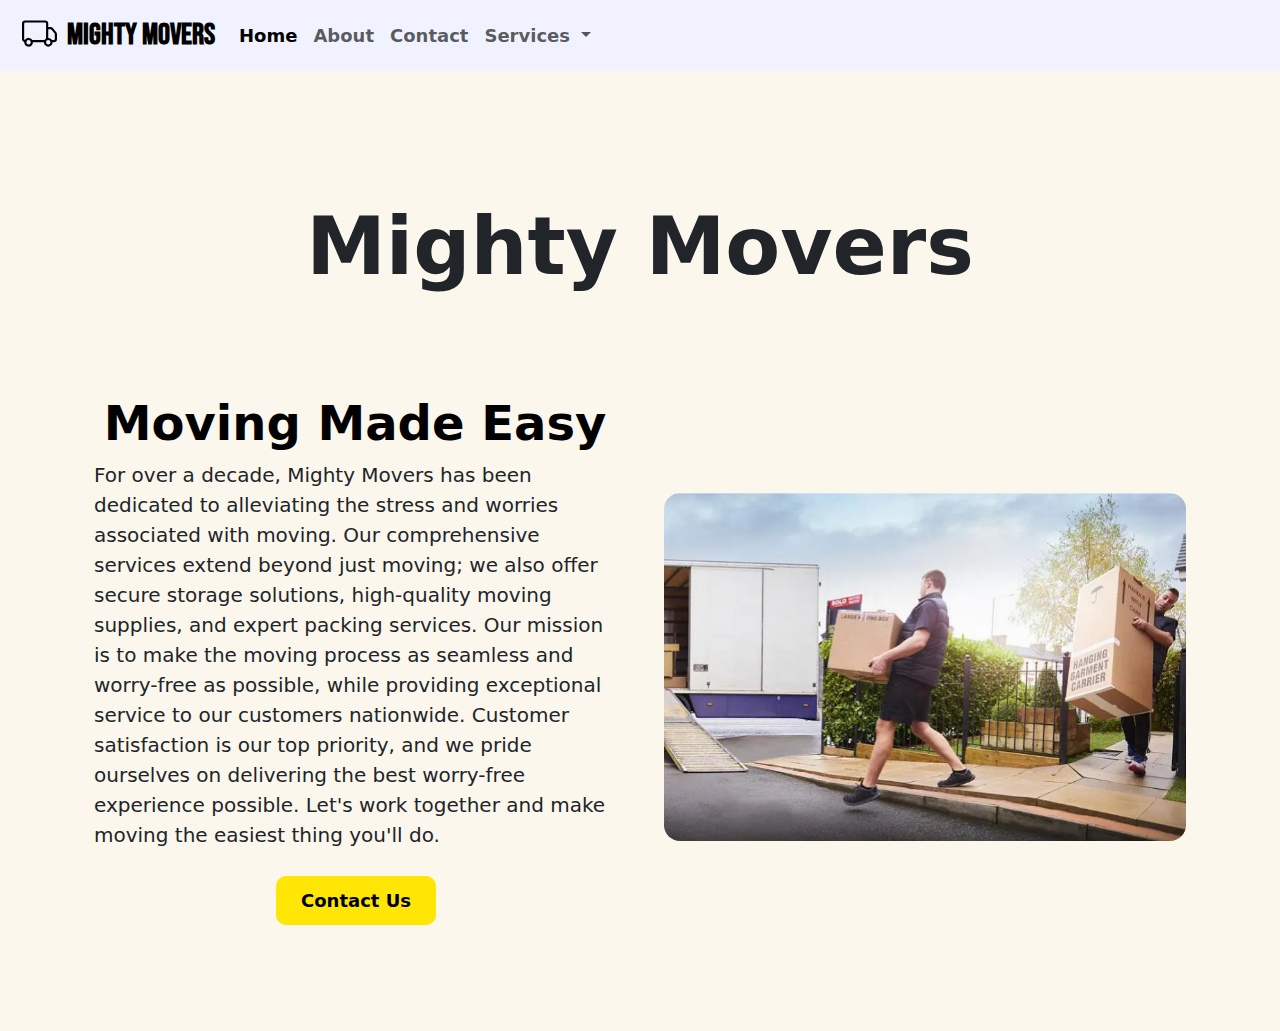
==== index.html @ e2f7edc8 "touchups" ====
<!DOCTYPE html>
<html lang="en">
<head>
    <meta charset="UTF-8">
    <meta name="viewport" content="width=device-width, initial-scale=1.0">
    <title>Mighty Movers</title>
    <link href="https://cdn.jsdelivr.net/npm/bootstrap@5.3.3/dist/css/bootstrap.min.css" rel="stylesheet" integrity="sha384-QWTKZyjpPEjISv5WaRU9OFeRpok6YctnYmDr5pNlyT2bRjXh0JMhjY6hW+ALEwIH" crossorigin="anonymous">
    <link rel="stylesheet" href="style.css">
    <link rel="preconnect" href="https://fonts.googleapis.com">
    <link rel="preconnect" href="https://fonts.gstatic.com" crossorigin>
    <link href="https://fonts.googleapis.com/css2?family=Bebas+Neue&family=PT+Sans:ital,wght@0,400;0,700;1,400;1,700&display=swap" rel="stylesheet">

    <script src="script.js" defer></script>
</head>
<body>
    <section id="NavBar">
        <nav class="navbar navbar-expand-lg nav-edit">
            <div class="container-fluid">
              <a class="navbar-brand company"><img class="truck" src="./assests/truck.svg" alt="">Mighty Movers</a>
              <button class="navbar-toggler" type="button" data-bs-toggle="collapse" data-bs-target="#navbarNavDropdown" aria-controls="navbarNavDropdown" aria-expanded="false" aria-label="Toggle navigation">
                <span class="navbar-toggler-icon"></span>
              </button>
              <div class="collapse navbar-collapse" id="navbarNavDropdown">
                <ul class="navbar-nav">
                  <li class="nav-item nav-item-edit">
                    <a class="nav-link active" aria-current="page" href="index.html">Home</a>
                  </li>
                  <li class="nav-item nav-item-edit">
                    <a class="nav-link" href="#about">About</a>
                  </li>
                  <li class="nav-item nav-item-edit">
                    <a class="nav-link" href="#contact">Contact</a>
                  </li>
                  <li class="nav-item dropdown">
                    <a class="nav-link dropdown-toggle" href="#" role="button" data-bs-toggle="dropdown" aria-expanded="false">
                      Services
                    </a>
                    <ul class="dropdown-menu">
                      <li><a class="dropdown-item" href="moving.html">Moving</a></li>
                      <li><a class="dropdown-item" href="rentals.html">Rentals</a></li>
                      <li><a class="dropdown-item" href="storage.html">Storage</a></li>
                    </ul>
                  </li>
                </ul>
              </div>
            </div>
          </nav>
    </section>
    <section id="about">
        <div class="container-edit"><h1 class="display-1 title-edit">Mighty Movers</h1></div>
        
        <div class="container col-xxl-8 px-4 py-5">
            <div class="row flex-lg-row-reverse align-items-center g-5 py-5">
              <div class="col-12 col-sm-12 col-lg-6">
                <img src="assests/Professional-movers-team.jpg" class="d-block mx-lg-auto img-fluid about-img" alt="Bootstrap Themes" width="700" height="500" loading="lazy">
              </div>
              <div class="col-lg-6">
                <h1 class="display-5 fw-bold text-body-emphasis lh-1 mb-3 about-header">Moving Made Easy</h1>
                <p class="lead p-edit">For over a decade, Mighty Movers has been dedicated to alleviating the stress and worries associated with moving. Our comprehensive services extend beyond just moving; we also offer secure storage solutions, high-quality moving supplies, and expert packing services. Our mission is to make the moving process as seamless and worry-free as possible, while providing exceptional service to our customers nationwide. Customer satisfaction is our top priority, and we pride ourselves on delivering the best worry-free experience possible. Let's work together and make moving the easiest thing you'll do.</p>
                <div class="d-grid gap-2 d-md-flex about-btn-container">
                  <button type="button" class="btn btn-lg px-4 me-md-2 btn-edit" onclick="location.href='mailto:MightyMovers@contact.us'">Contact Us</button>
                </div>
              </div>
            </div>
          </div>
    </section>
    <script src="https://cdn.jsdelivr.net/npm/bootstrap@5.3.3/dist/js/bootstrap.bundle.min.js" integrity="sha384-YvpcrYf0tY3lHB60NNkmXc5s9fDVZLESaAA55NDzOxhy9GkcIdslK1eN7N6jIeHz" crossorigin="anonymous"></script>
</body>
</html>
---- style.css ----
.company{
    font-family: "Bebas Neue", sans-serif;
    font-size: 30px;
}

.truck{
    height: 35px;
    margin: auto 10px;
}

.nav-edit{
    background-color: rgb(240, 243, 255);
    font-size: 18px;
    font-weight: bold;
}

.nav-item-edit:hover{
    text-decoration: underline;
    text-underline-offset: 0.5rem;
}

.about-img {
    border-radius: 1rem;
}

.about-btn-container{
    display: flex;
    justify-content: center;
    align-items: center;
}

.btn-edit{
    background-color: #ffe605;
    color: black;
    font-size: 18px;
    font-weight: bold;
    padding: 10px 20px;
    margin: 10px;
    border-radius: 10px;
}

.btn-edit:hover{
    background-color: #ffdb58;
}

body{
    background-color: #fcf7ec;
}

.p-edit{
    font-weight: 400;
}

.container-edit{
    margin-top: 8rem;
    display: flex;
    justify-content: center;
}

.title-edit{
    font-weight: bolder;
}

.about-header{
    display:flex;
    justify-content: center;
    height: 5vh;
}
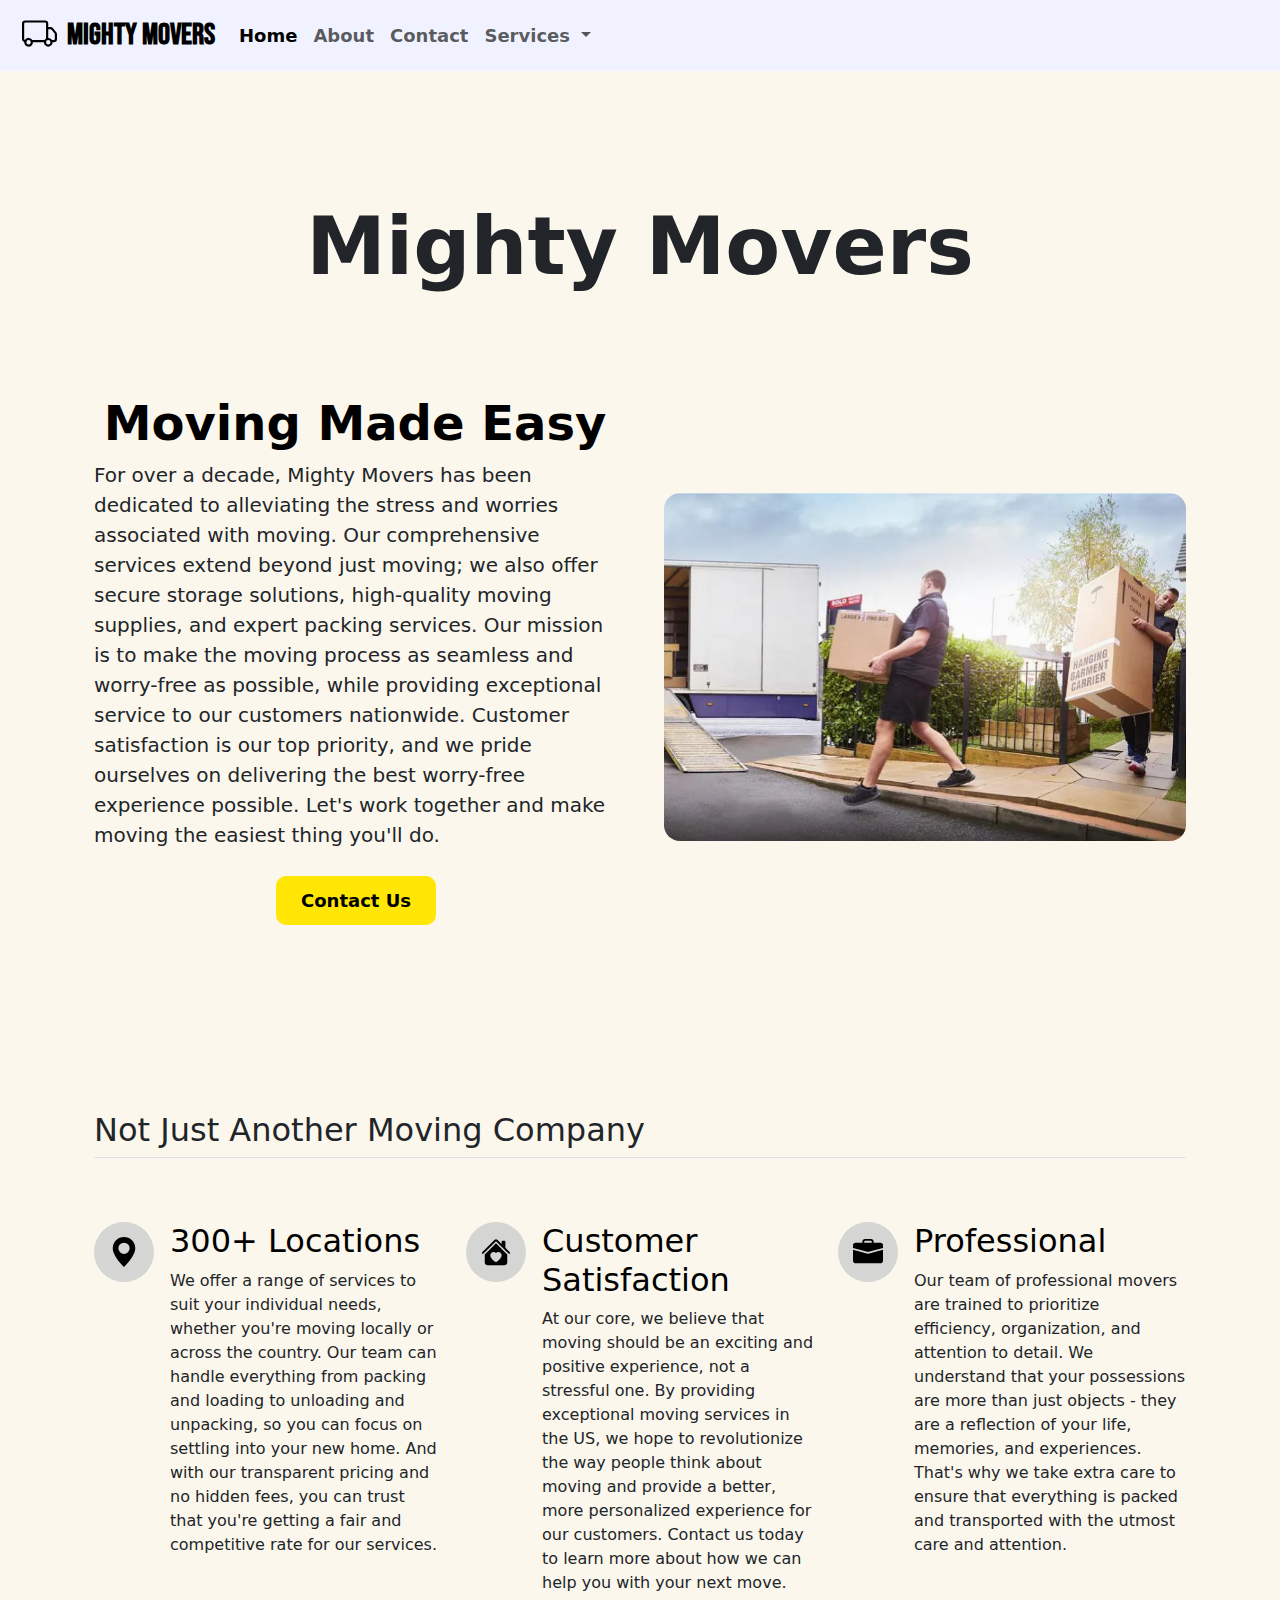
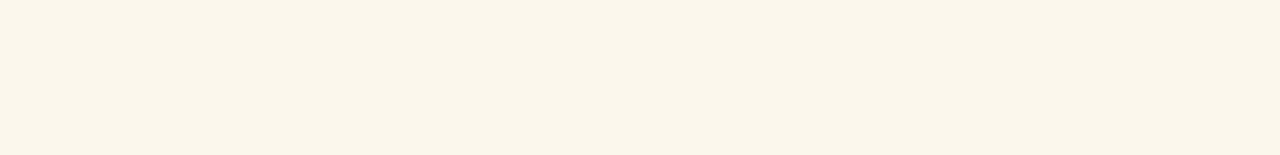
==== commit a430c9c1: "move section created" ====
--- a/index.html
+++ b/index.html
@@ -64,6 +64,40 @@
             </div>
           </div>
     </section>
+    <section id="move-info">
+      <div class="container px-4 py-5" id="hanging-icons">
+        <h2 class="pb-2 border-bottom">Not Just Another Moving Company</h2>
+        <div class="row g-4 py-5 row-cols-1 row-cols-lg-3">
+          <div class="col d-flex align-items-start card-edit">
+            <div class="icon-square text-body-emphasis d-inline-flex align-items-center justify-content-center fs-4 flex-shrink-0 me-3 icon-edit">
+              <img src="./assests/geo-alt-fill.svg" alt="geo location" height="30px">
+            </div>
+            <div>
+              <h3 class="fs-2 text-body-emphasis">300+ Locations</h3>
+              <p>We offer a range of services to suit your individual needs, whether you're moving locally or across the country. Our team can handle everything from packing and loading to unloading and unpacking, so you can focus on settling into your new home. And with our transparent pricing and no hidden fees, you can trust that you're getting a fair and competitive rate for our services.</p>
+            </div>
+          </div>
+          <div class="col d-flex align-items-start card-edit">
+            <div class="icon-square text-body-emphasis d-inline-flex align-items-center justify-content-center fs-4 flex-shrink-0 me-3 icon-edit">
+              <img src="./assests/house-heart-fill.svg" alt="geo location" height="30px">
+            </div>
+            <div>
+              <h3 class="fs-2 text-body-emphasis">Customer Satisfaction</h3>
+              <p>At our core, we believe that moving should be an exciting and positive experience, not a stressful one. By providing exceptional moving services in the US, we hope to revolutionize the way people think about moving and provide a better, more personalized experience for our customers. Contact us today to learn more about how we can help you with your next move.</p>
+            </div>
+          </div>
+          <div class="col d-flex align-items-start card-edit">
+            <div class="icon-square text-body-emphasis d-inline-flex align-items-center justify-content-center fs-4 flex-shrink-0 me-3 icon-edit">
+              <img src="./assests/briefcase-fill.svg" alt="geo location" height="30px">
+            </div>
+            <div>
+              <h3 class="fs-2 text-body-emphasis">Professional</h3>
+              <p>Our team of professional movers are trained to prioritize efficiency, organization, and attention to detail. We understand that your possessions are more than just objects - they are a reflection of your life, memories, and experiences. That's why we take extra care to ensure that everything is packed and transported with the utmost care and attention.</p>
+            </div>
+          </div>
+        </div>
+      </div>
+    </section>
     <script src="https://cdn.jsdelivr.net/npm/bootstrap@5.3.3/dist/js/bootstrap.bundle.min.js" integrity="sha384-YvpcrYf0tY3lHB60NNkmXc5s9fDVZLESaAA55NDzOxhy9GkcIdslK1eN7N6jIeHz" crossorigin="anonymous"></script>
 </body>
 </html>--- a/style.css
+++ b/style.css
@@ -65,4 +65,23 @@
     display:flex;
     justify-content: center;
     height: 5vh;
-}+}
+.card-edit{
+    padding-top : 2rem;
+    margin-top: 0;
+}
+.card-edit:hover{
+    box-shadow: 0 0 10px 0 rgba(0, 0, 0, 0.2);
+}
+
+.icon-edit{
+    height: 60px;
+    width: 60px;
+    border-radius: 2rem;
+    background-color: #d5d5d4;
+}
+
+#move-info{
+    margin-top: 2rem;
+    margin-bottom: 3rem;
+}
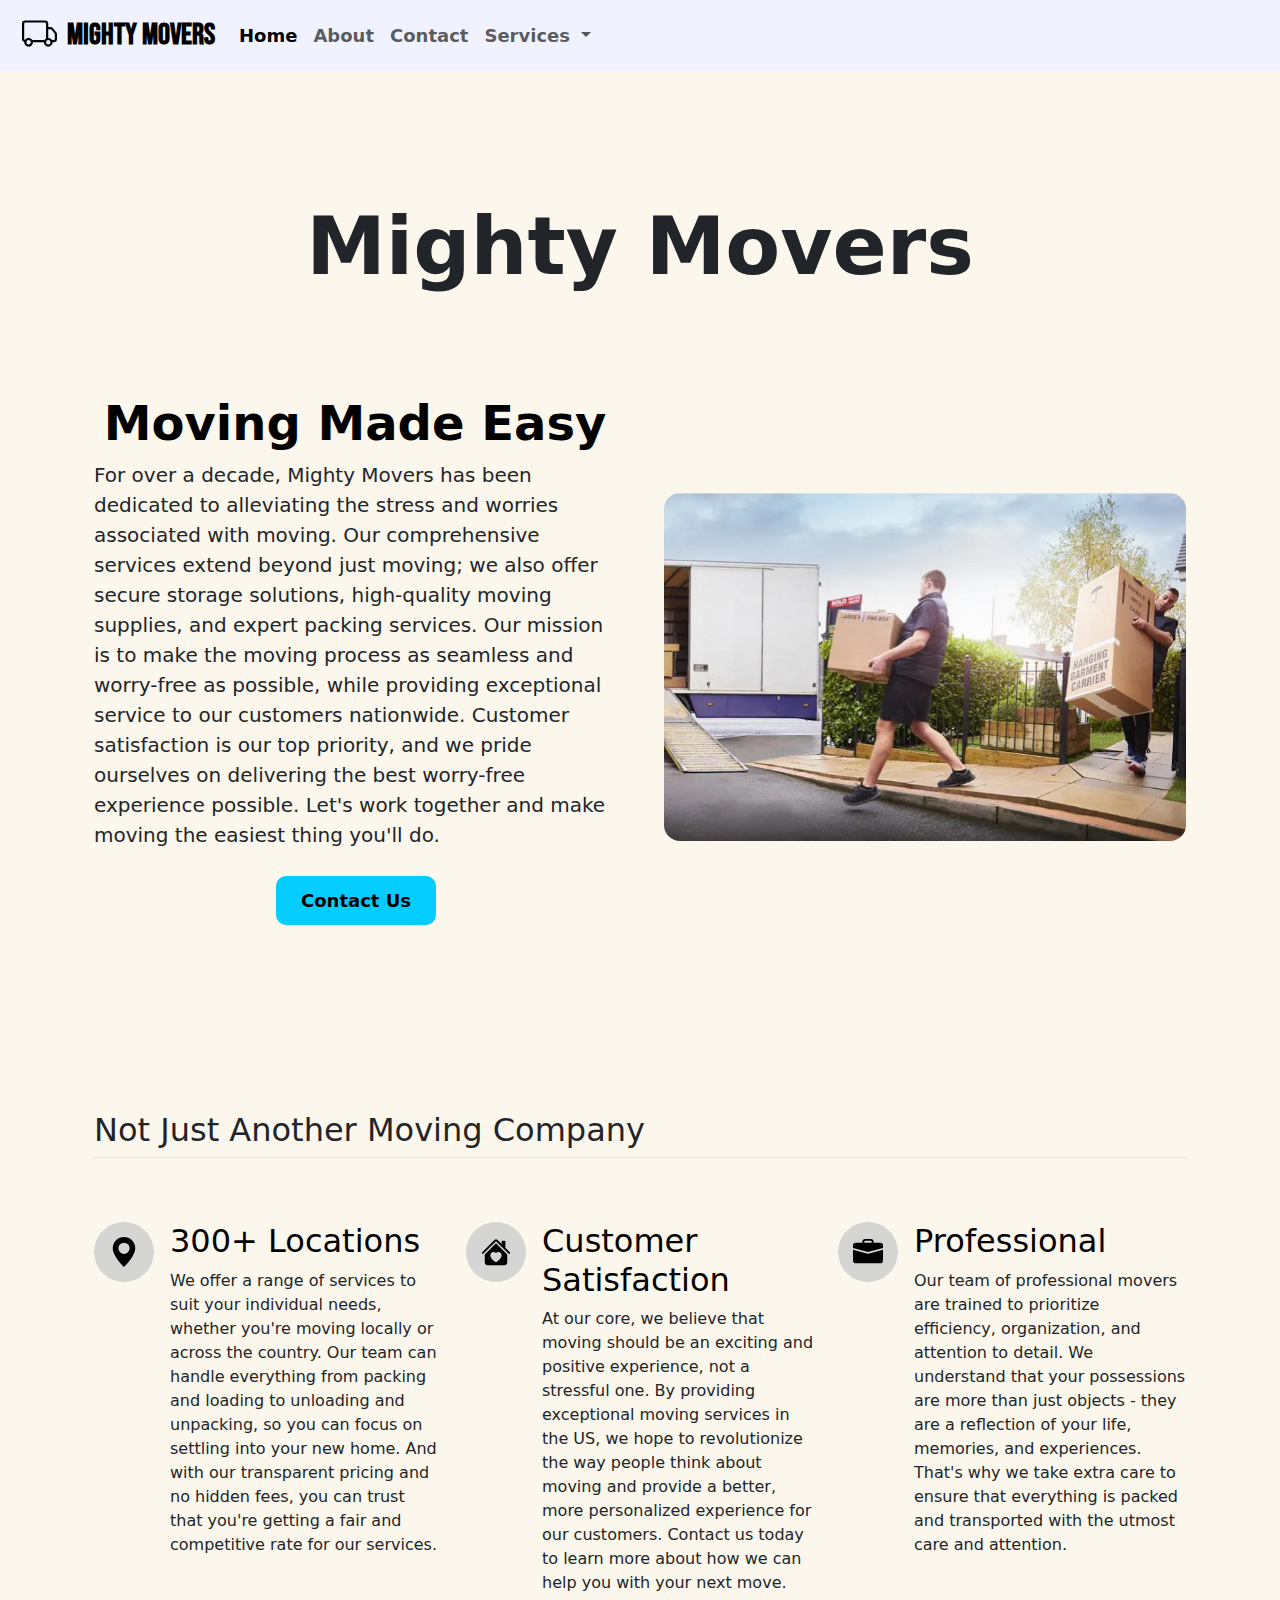
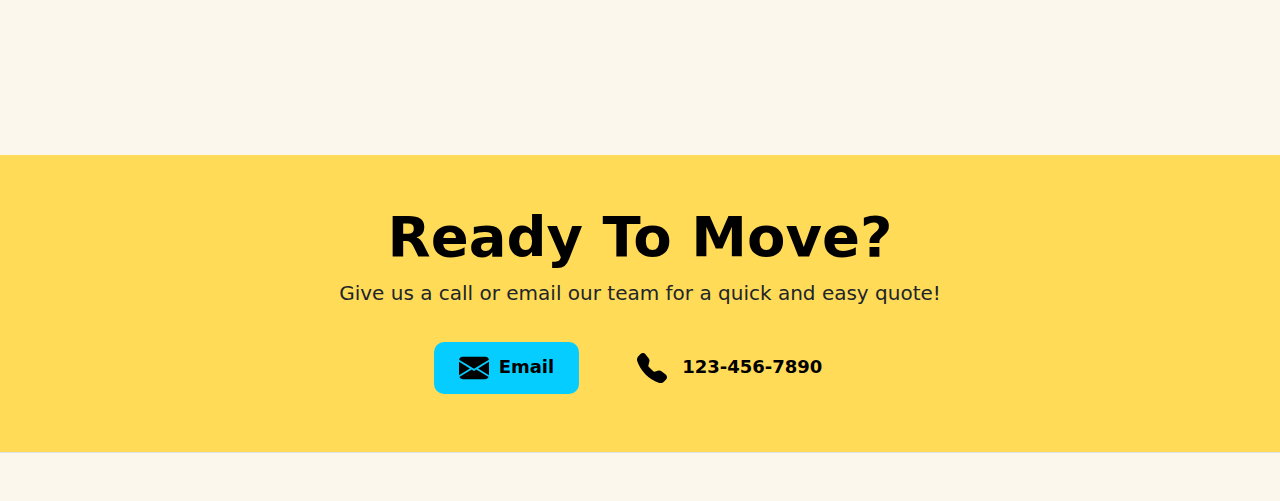
==== commit e6c1de45: "added contact section" ====
--- a/index.html
+++ b/index.html
@@ -98,6 +98,18 @@
         </div>
       </div>
     </section>
+    <section id="contact">
+      <div class="px-4 pt-5 my-5 text-center border-bottom contact-container">
+        <h1 class="display-4 fw-bold text-body-emphasis">Ready To Move?</h1>
+        <div class="col-lg-6 mx-auto">
+          <p class="lead mb-4">Give us a call or email our team for a quick and easy quote!</p>
+          <div class="d-grid gap-2 d-sm-flex justify-content-sm-center mb-5">
+            <button type="button" class="btn btn-lg px-4 me-sm-3 btn-edit" onclick="location.href='mailto:MightyMovers@contact.us'"><img class="email" src="assests/envelope-fill.svg" alt="envelope" height="30">Email</button>
+            <button type="button" class="btn btn-lg px-4 btn-edit phone"><img class="phone-edit" src="assests/telephone-fill.svg" alt="telephone" height="30">123-456-7890</button>
+          </div>
+        </div>
+      </div>
+    </section>
     <script src="https://cdn.jsdelivr.net/npm/bootstrap@5.3.3/dist/js/bootstrap.bundle.min.js" integrity="sha384-YvpcrYf0tY3lHB60NNkmXc5s9fDVZLESaAA55NDzOxhy9GkcIdslK1eN7N6jIeHz" crossorigin="anonymous"></script>
 </body>
 </html>--- a/style.css
+++ b/style.css
@@ -30,7 +30,7 @@
 }
 
 .btn-edit{
-    background-color: #ffe605;
+    background-color: #05cdff;
     color: black;
     font-size: 18px;
     font-weight: bold;
@@ -40,7 +40,8 @@
 }
 
 .btn-edit:hover{
-    background-color: #ffdb58;
+    background-color: #7decf4;
+    color:#000;
 }
 
 body{
@@ -85,3 +86,37 @@
     margin-top: 2rem;
     margin-bottom: 3rem;
 }
+
+.email{
+    margin-right: 10px
+}
+.phone{
+    background-color: transparent;
+    color: black;
+    font-size: 18px;
+    font-weight: bold;
+    padding: 10px 20px;
+    margin: 10px;
+    border-radius: 10px;
+    border: none;
+}
+
+.phone:hover{
+    background-color: transparent;
+    color:#000;
+    cursor: default;
+}
+
+.phone:active{
+    background-color: transparent;
+    color:#000;
+    cursor: default;
+}
+
+.phone-edit{
+    margin-right: 15px;
+}
+
+.contact-container{
+    background-color: #ffdb58;
+}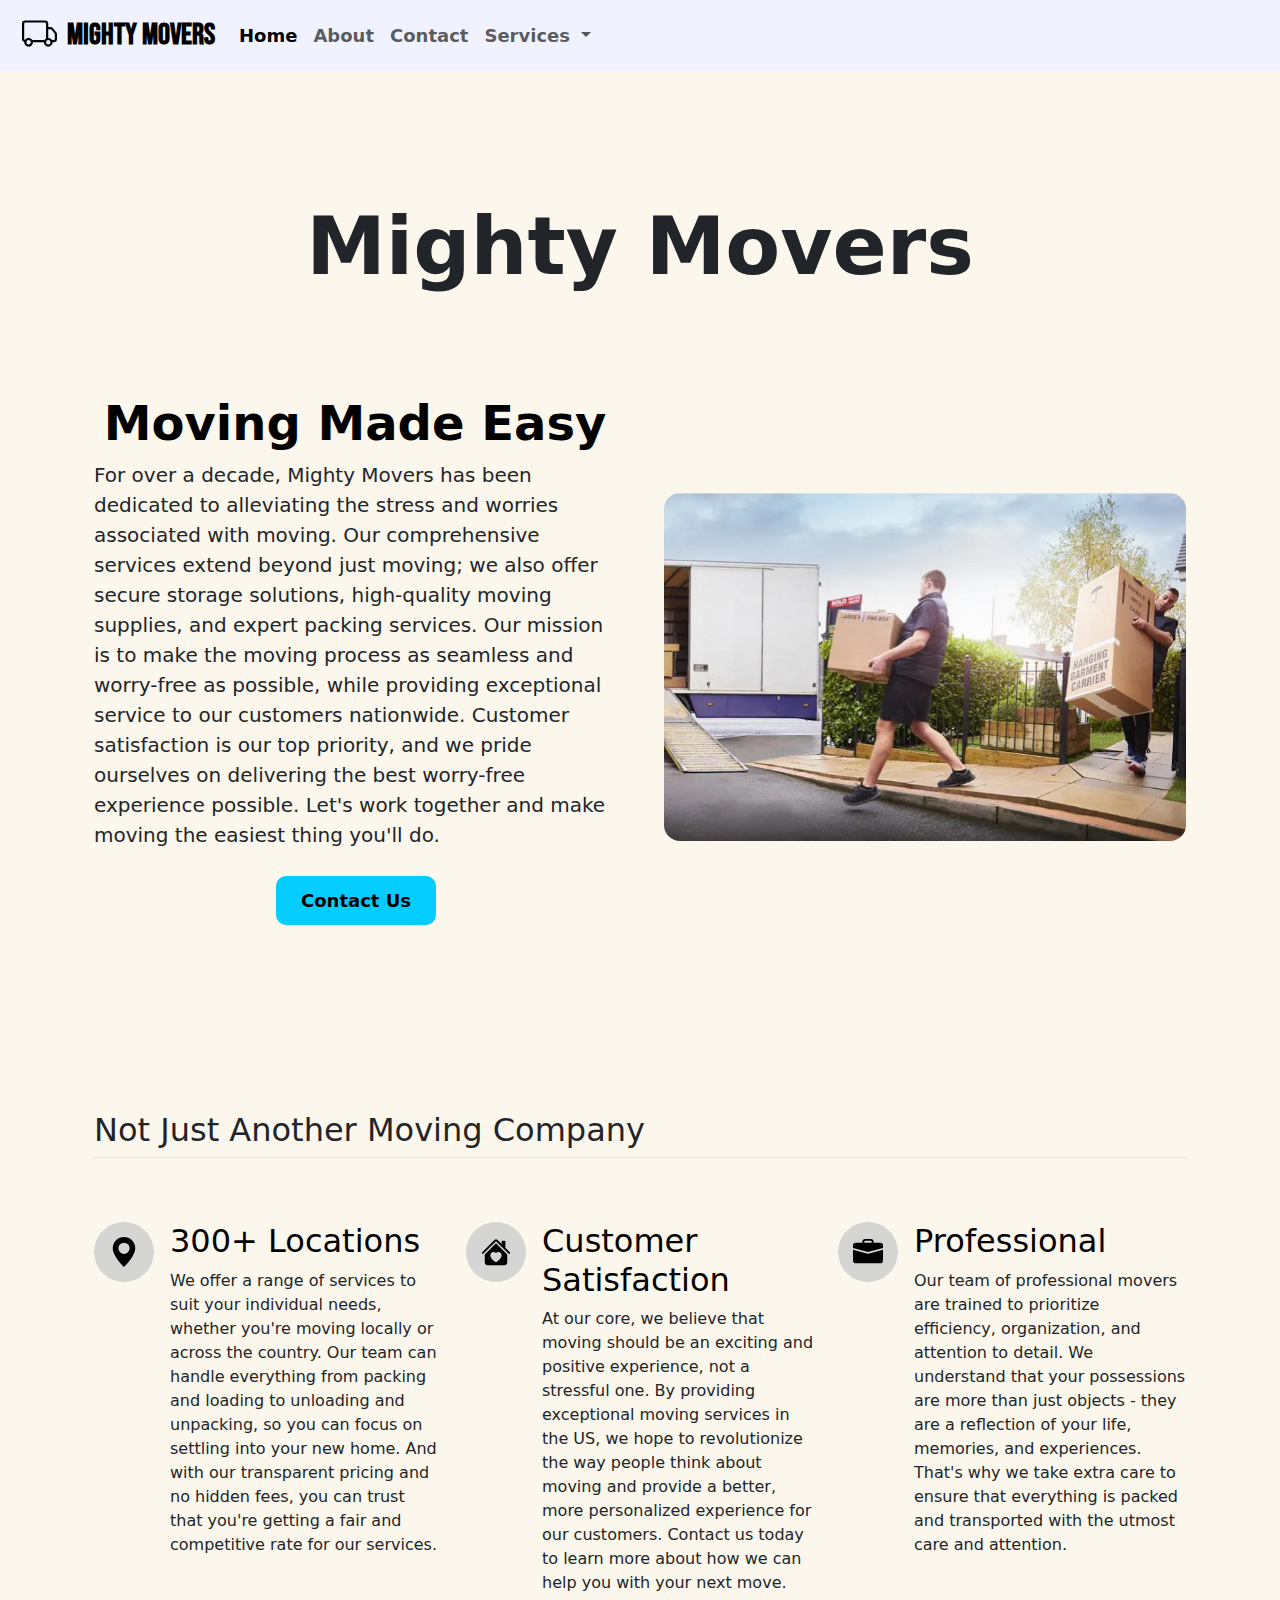
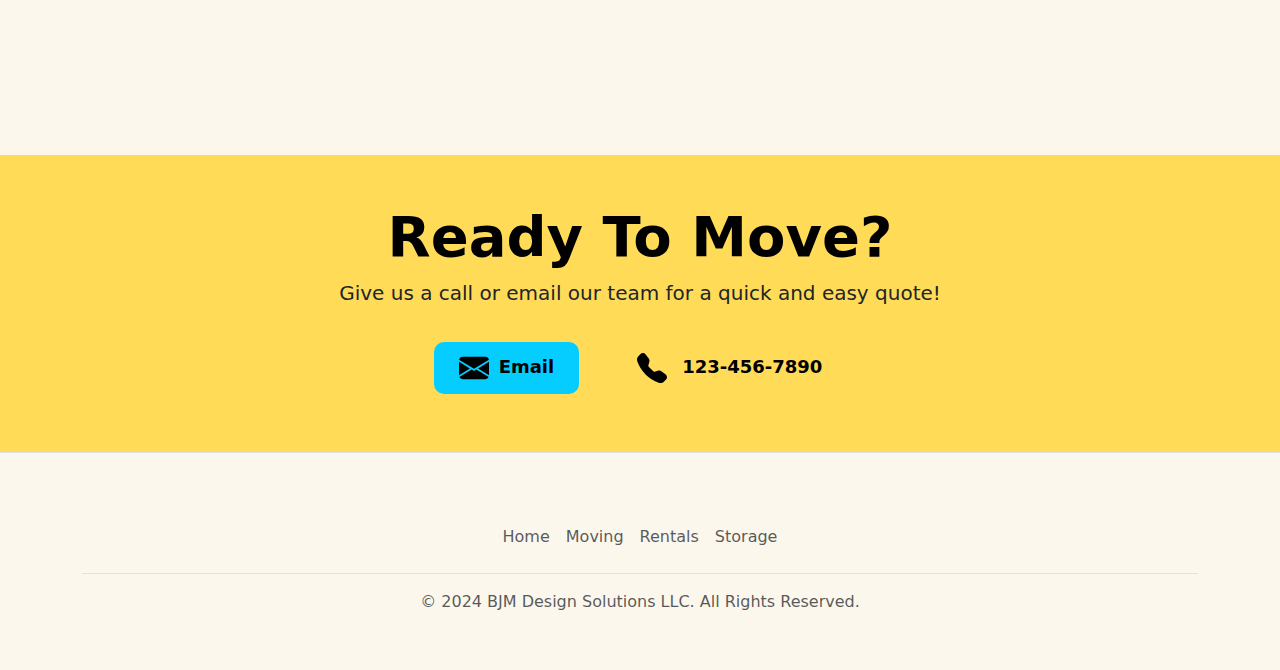
==== commit 1bff10ca: "added footer to all pages" ====
--- a/index.html
+++ b/index.html
@@ -9,7 +9,6 @@
     <link rel="preconnect" href="https://fonts.googleapis.com">
     <link rel="preconnect" href="https://fonts.gstatic.com" crossorigin>
     <link href="https://fonts.googleapis.com/css2?family=Bebas+Neue&family=PT+Sans:ital,wght@0,400;0,700;1,400;1,700&display=swap" rel="stylesheet">
-
     <script src="script.js" defer></script>
 </head>
 <body>
@@ -110,6 +109,19 @@
         </div>
       </div>
     </section>
+    <section id="footer">
+      <div class="container">
+        <footer class="py-3 my-4">
+          <ul class="nav justify-content-center border-bottom pb-3 mb-3">
+            <li class="nav-item"><a href="index.html" class="nav-link px-2 text-body-secondary">Home</a></li>
+            <li class="nav-item"><a href="moving.html" class="nav-link px-2 text-body-secondary">Moving</a></li>
+            <li class="nav-item"><a href="rentals.html" class="nav-link px-2 text-body-secondary">Rentals</a></li>
+            <li class="nav-item"><a href="storage.html" class="nav-link px-2 text-body-secondary">Storage</a></li>
+          </ul>
+          <p class="text-center text-body-secondary">© 2024 BJM Design Solutions LLC. All Rights Reserved.</p>
+        </footer>
+      </div>
+    </section>
     <script src="https://cdn.jsdelivr.net/npm/bootstrap@5.3.3/dist/js/bootstrap.bundle.min.js" integrity="sha384-YvpcrYf0tY3lHB60NNkmXc5s9fDVZLESaAA55NDzOxhy9GkcIdslK1eN7N6jIeHz" crossorigin="anonymous"></script>
 </body>
 </html>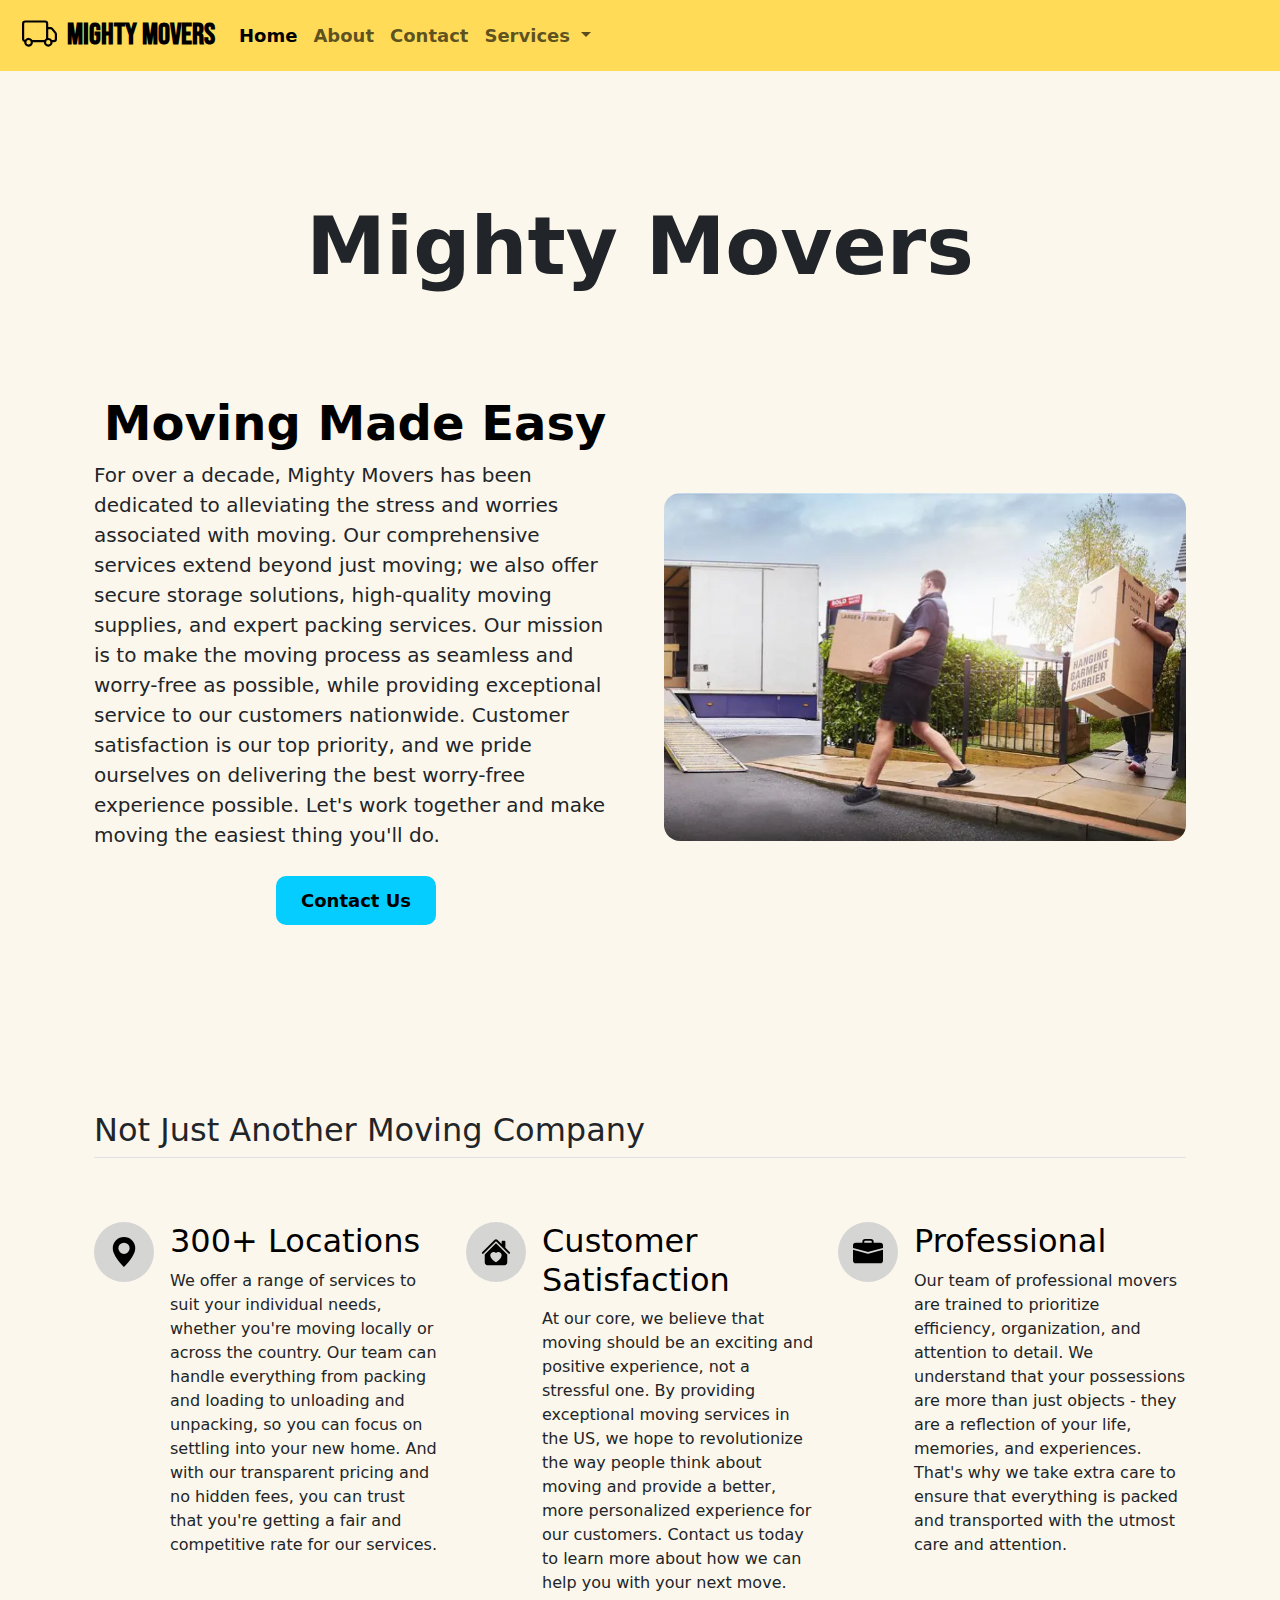
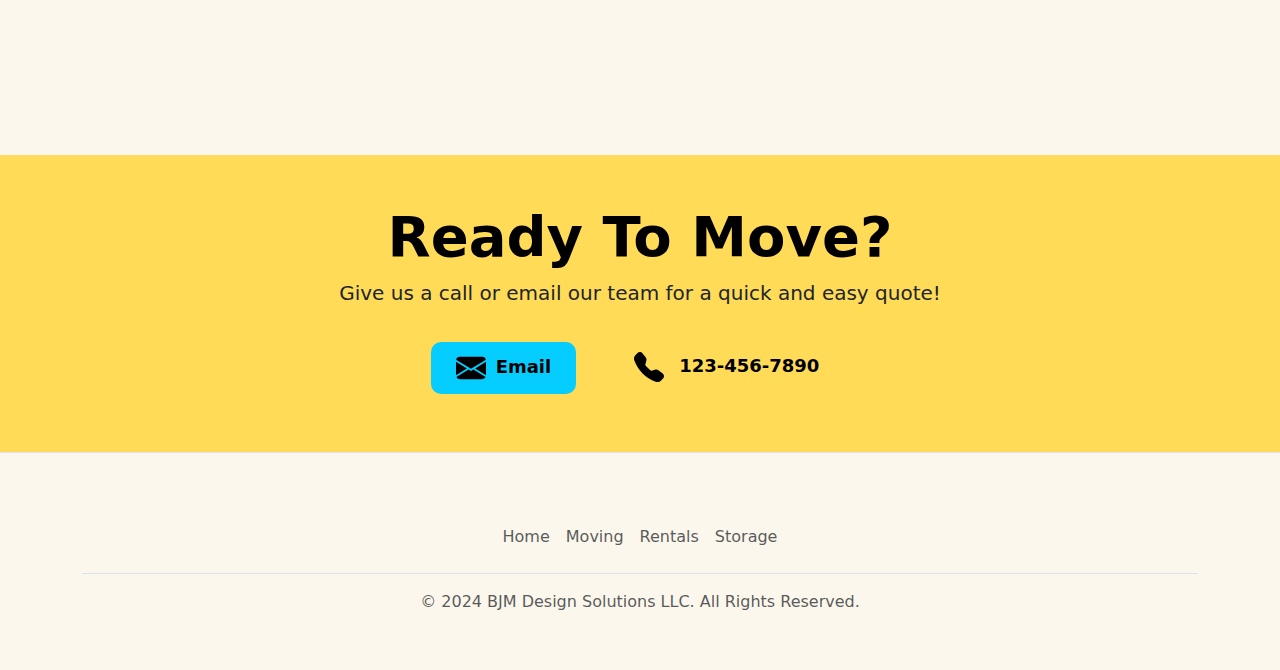
==== commit 02594fbf: "updates to pages removing extra script file" ====
--- a/index.html
+++ b/index.html
@@ -104,7 +104,8 @@
           <p class="lead mb-4">Give us a call or email our team for a quick and easy quote!</p>
           <div class="d-grid gap-2 d-sm-flex justify-content-sm-center mb-5">
             <button type="button" class="btn btn-lg px-4 me-sm-3 btn-edit" onclick="location.href='mailto:MightyMovers@contact.us'"><img class="email" src="assests/envelope-fill.svg" alt="envelope" height="30">Email</button>
-            <button type="button" class="btn btn-lg px-4 btn-edit phone"><img class="phone-edit" src="assests/telephone-fill.svg" alt="telephone" height="30">123-456-7890</button>
+            <div class="btn-lg px-4 me-sm-3 phone"><img class="phone-edit" src="assests/telephone-fill.svg" alt="telephone" height="30">123-456-7890
+              </div>
           </div>
         </div>
       </div>
--- a/style.css
+++ b/style.css
@@ -9,7 +9,7 @@
 }
 
 .nav-edit{
-    background-color: rgb(240, 243, 255);
+    background-color: #ffdb58;
     font-size: 18px;
     font-weight: bold;
 }
@@ -104,13 +104,13 @@
 .phone:hover{
     background-color: transparent;
     color:#000;
-    cursor: default;
+    cursor: text;
 }
 
 .phone:active{
     background-color: transparent;
     color:#000;
-    cursor: default;
+    cursor: text;
 }
 
 .phone-edit{
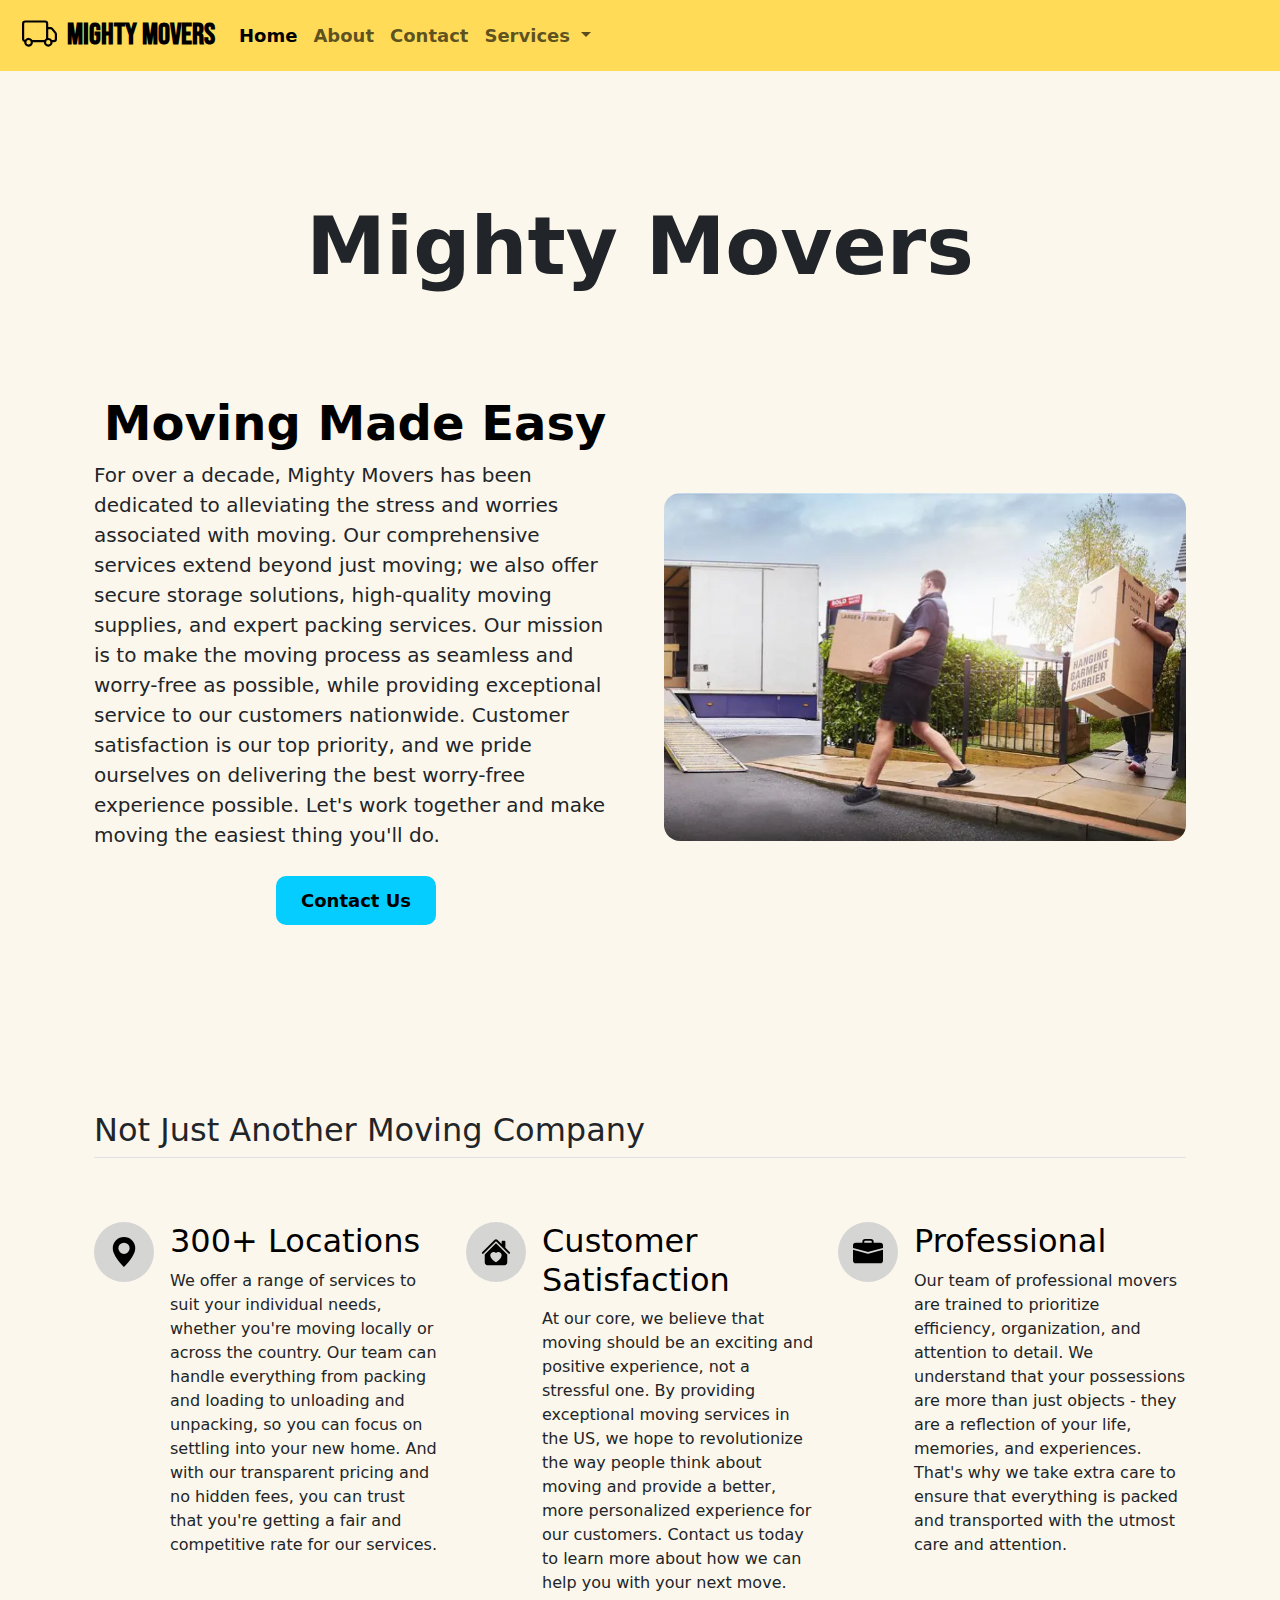
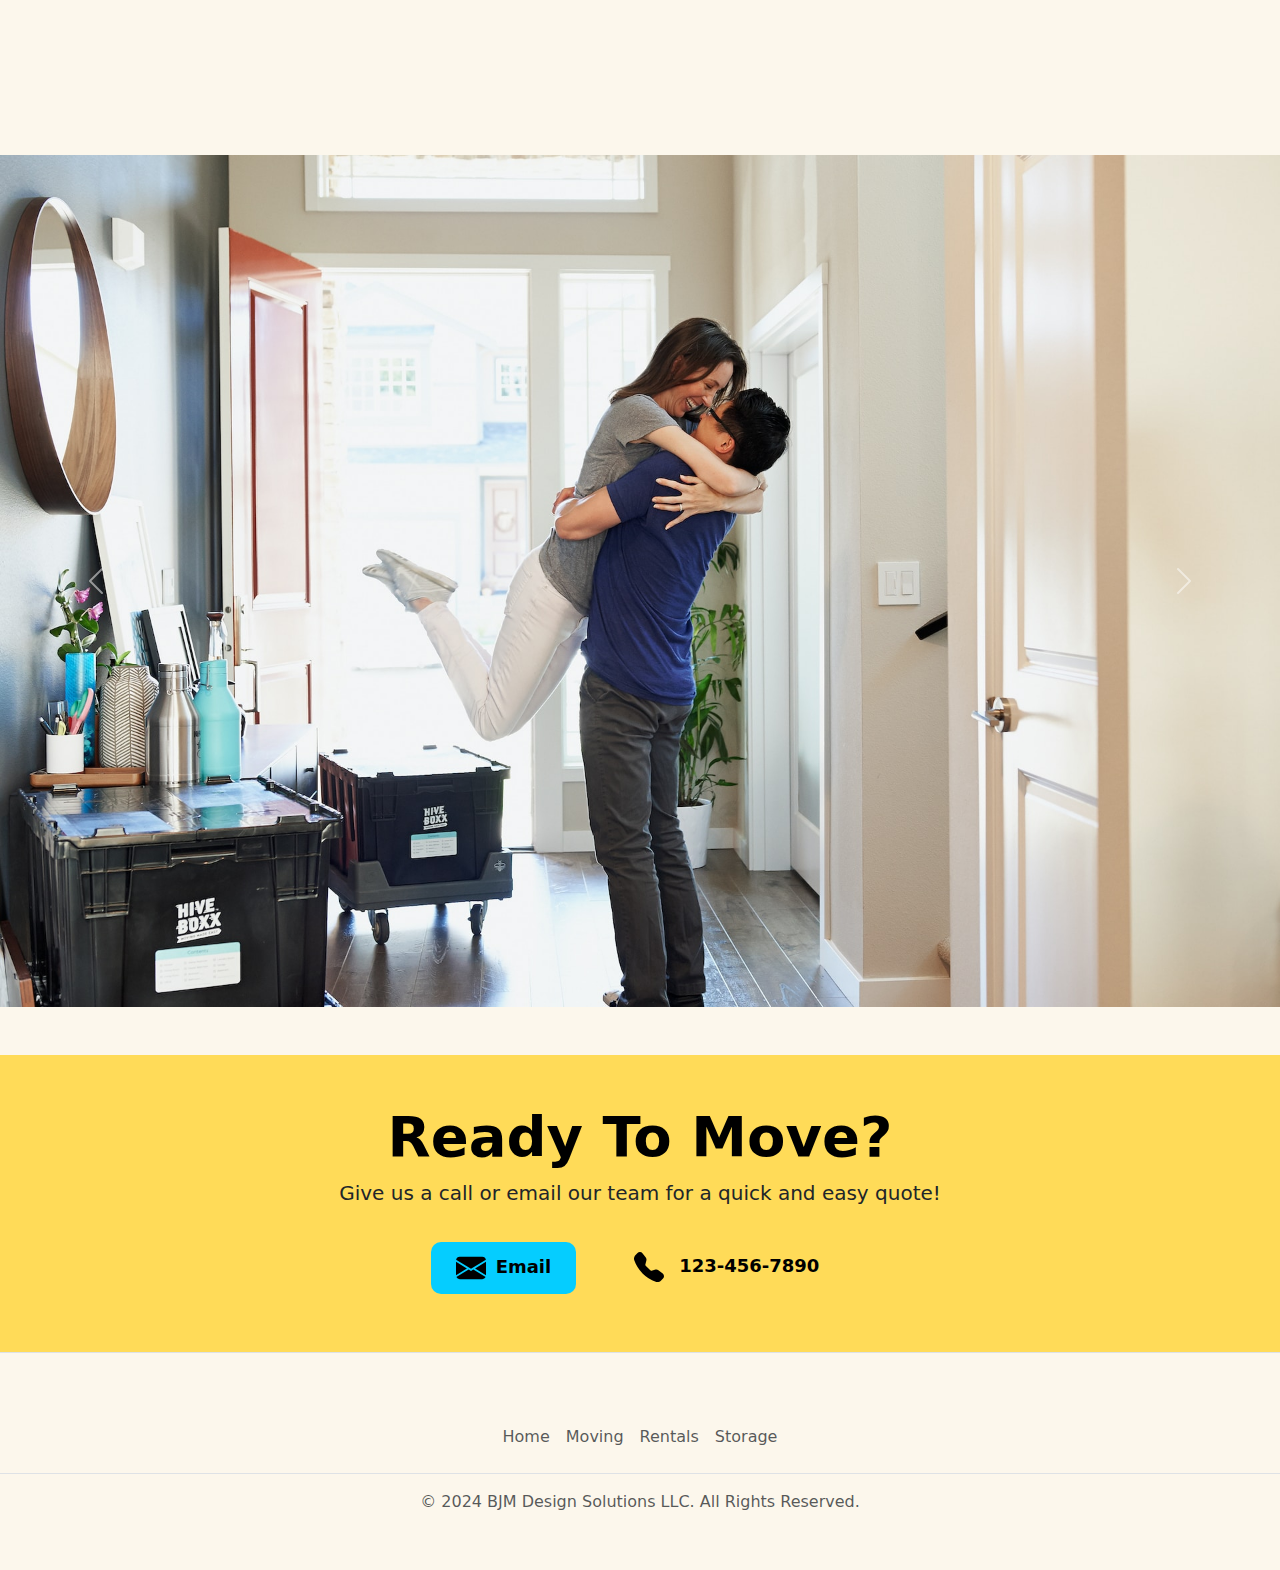
==== commit f5ed6092: "add photo carousel to main page" ====
--- a/index.html
+++ b/index.html
@@ -97,6 +97,38 @@
         </div>
       </div>
     </section>
+      <section id="testimonials">
+        <div id="carouselExampleAutoplaying" class="carousel slide" data-bs-ride="carousel">
+          <div class="carousel-inner">
+            <div class="carousel-item active">
+              <img src="assests/couple.jpg" class="d-block w-100" alt="...">
+            </div>
+            <div class="carousel-item">
+              <img src="assests/dog.jpg" class="d-block w-100" alt="...">
+            </div>
+            <div class="carousel-item">
+              <img src="assests/family.jpg" class="d-block w-100" alt="...">
+            </div>
+            <div class="carousel-item">
+              <img src="assests/moving.jpg" class="d-block w-100" alt="...">
+            </div>
+            <div class="carousel-item">
+              <img src="assests/zen.jpg" class="d-block w-100" alt="...">
+            </div>
+          </div>
+          <button class="carousel-control-prev" type="button" data-bs-target="#carouselExampleAutoplaying" data-bs-slide="prev">
+            <span class="carousel-control-prev-icon" aria-hidden="true"></span>
+            <span class="visually-hidden">Previous</span>
+          </button>
+          <button class="carousel-control-next" type="button" data-bs-target="#carouselExampleAutoplaying" data-bs-slide="next">
+            <span class="carousel-control-next-icon" aria-hidden="true"></span>
+            <span class="visually-hidden">Next</span>
+          </button>
+        </div>
+      </section>
+      <section id="footer">
+        <div class="container">
+    </section>
     <section id="contact">
       <div class="px-4 pt-5 my-5 text-center border-bottom contact-container">
         <h1 class="display-4 fw-bold text-body-emphasis">Ready To Move?</h1>
@@ -110,8 +142,6 @@
         </div>
       </div>
     </section>
-    <section id="footer">
-      <div class="container">
         <footer class="py-3 my-4">
           <ul class="nav justify-content-center border-bottom pb-3 mb-3">
             <li class="nav-item"><a href="index.html" class="nav-link px-2 text-body-secondary">Home</a></li>
--- a/style.css
+++ b/style.css
@@ -119,4 +119,8 @@
 
 .contact-container{
     background-color: #ffdb58;
+}
+
+#footer{
+    
 }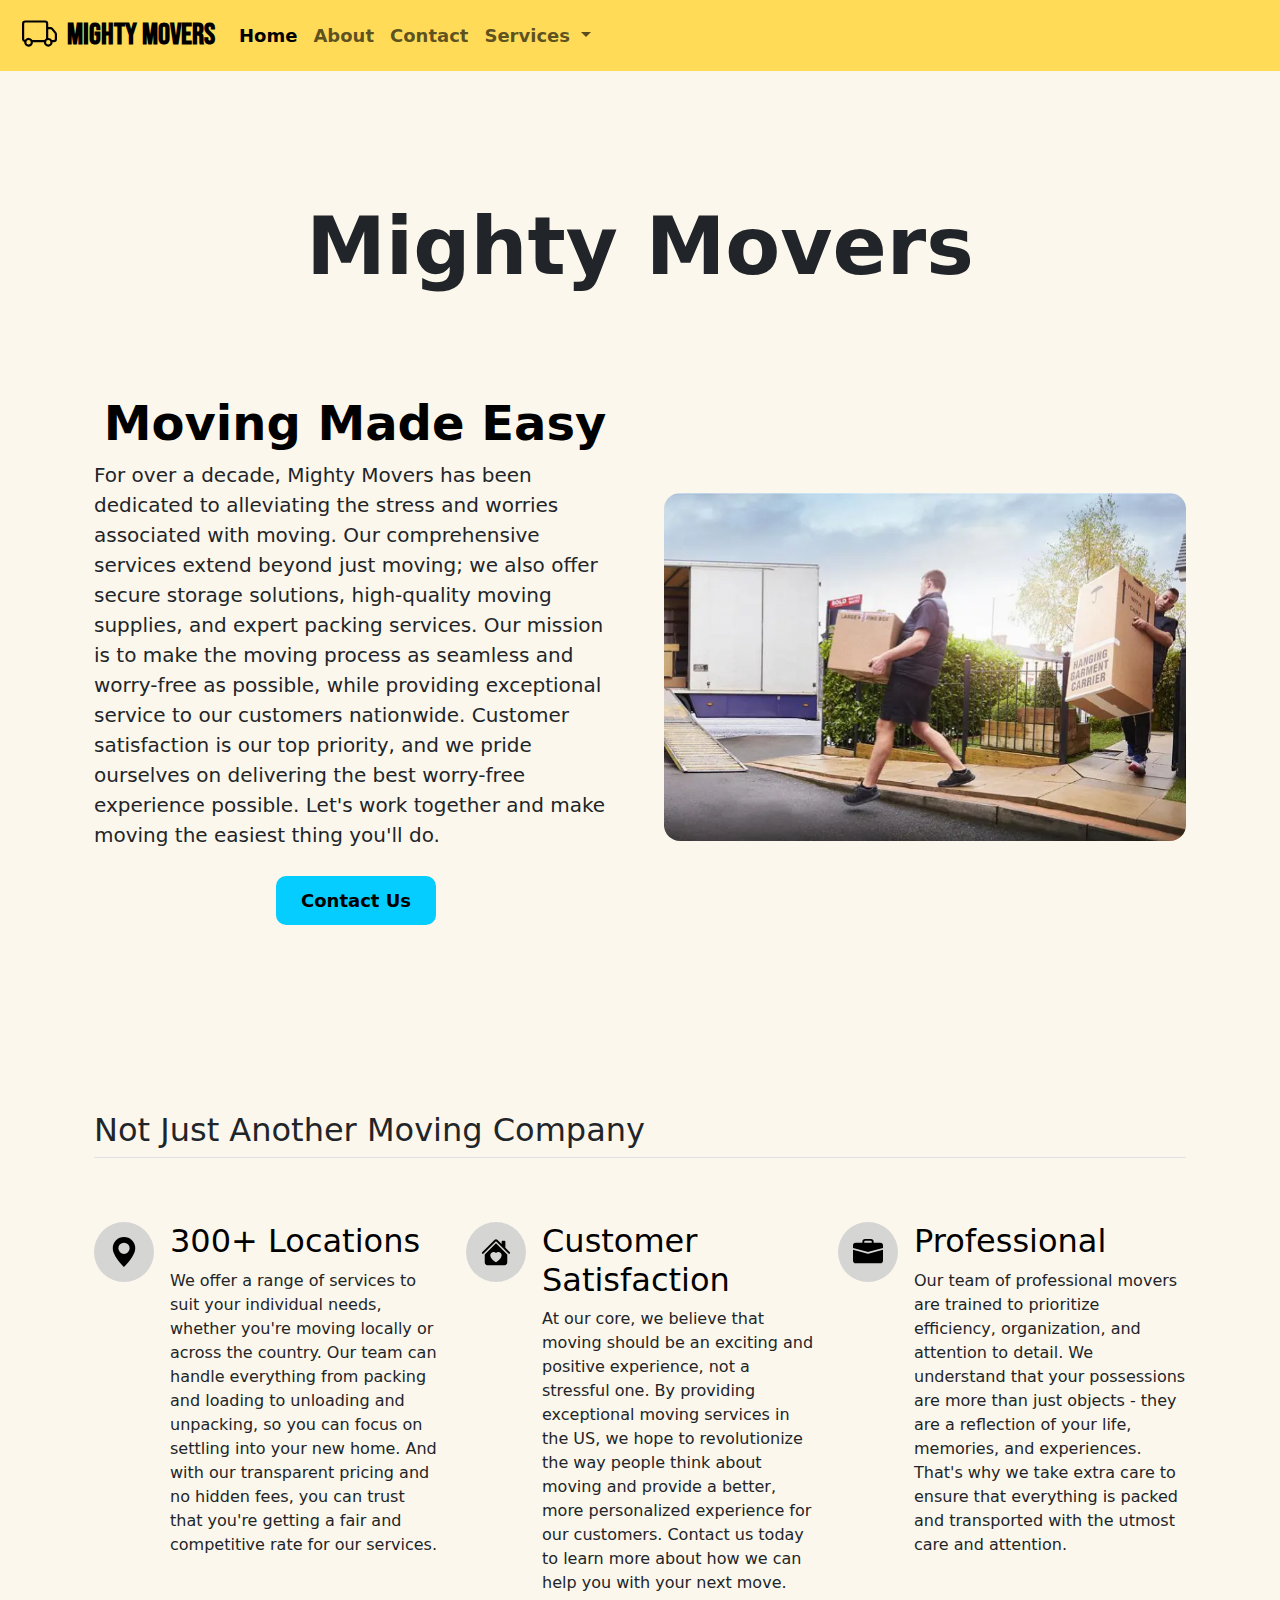
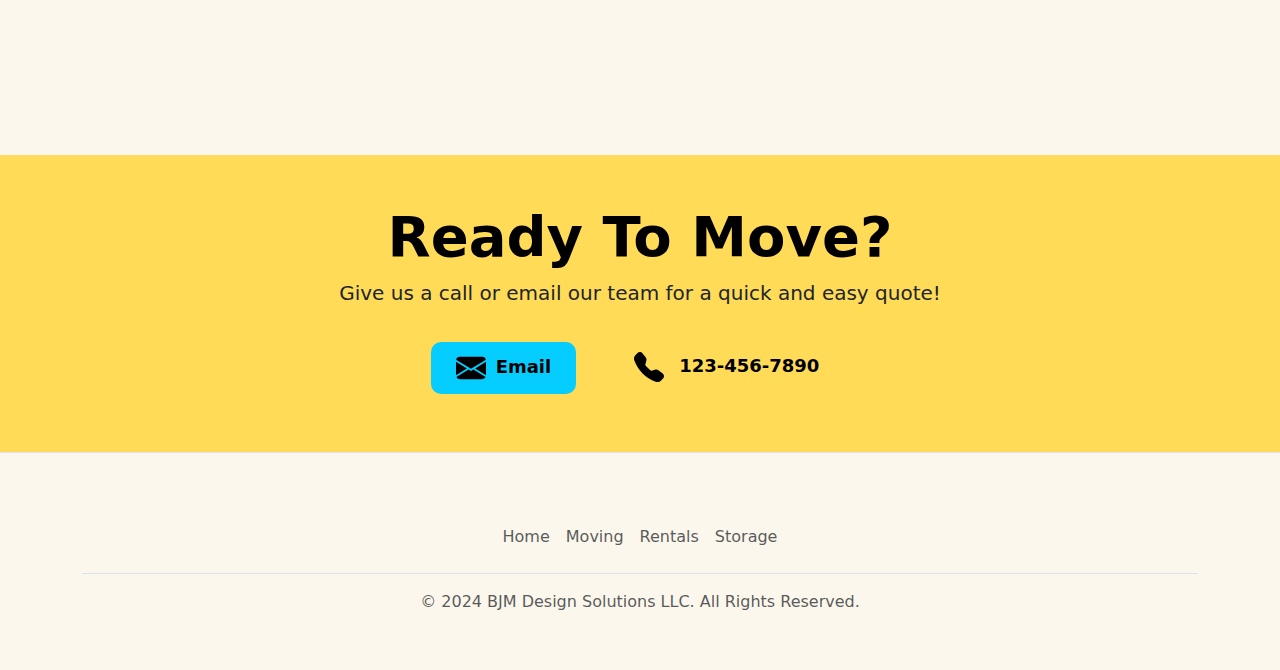
==== commit d0e1eb87: "updates" ====
--- a/index.html
+++ b/index.html
@@ -97,37 +97,6 @@
         </div>
       </div>
     </section>
-      <section id="testimonials">
-        <div id="carouselExampleAutoplaying" class="carousel slide" data-bs-ride="carousel">
-          <div class="carousel-inner">
-            <div class="carousel-item active">
-              <img src="assests/couple.jpg" class="d-block w-100" alt="...">
-            </div>
-            <div class="carousel-item">
-              <img src="assests/dog.jpg" class="d-block w-100" alt="...">
-            </div>
-            <div class="carousel-item">
-              <img src="assests/family.jpg" class="d-block w-100" alt="...">
-            </div>
-            <div class="carousel-item">
-              <img src="assests/moving.jpg" class="d-block w-100" alt="...">
-            </div>
-            <div class="carousel-item">
-              <img src="assests/zen.jpg" class="d-block w-100" alt="...">
-            </div>
-          </div>
-          <button class="carousel-control-prev" type="button" data-bs-target="#carouselExampleAutoplaying" data-bs-slide="prev">
-            <span class="carousel-control-prev-icon" aria-hidden="true"></span>
-            <span class="visually-hidden">Previous</span>
-          </button>
-          <button class="carousel-control-next" type="button" data-bs-target="#carouselExampleAutoplaying" data-bs-slide="next">
-            <span class="carousel-control-next-icon" aria-hidden="true"></span>
-            <span class="visually-hidden">Next</span>
-          </button>
-        </div>
-      </section>
-      <section id="footer">
-        <div class="container">
     </section>
     <section id="contact">
       <div class="px-4 pt-5 my-5 text-center border-bottom contact-container">
@@ -141,7 +110,9 @@
           </div>
         </div>
       </div>
-    </section>
+    </section>      
+    <section id="footer">
+      <div class="container">
         <footer class="py-3 my-4">
           <ul class="nav justify-content-center border-bottom pb-3 mb-3">
             <li class="nav-item"><a href="index.html" class="nav-link px-2 text-body-secondary">Home</a></li>
--- a/style.css
+++ b/style.css
@@ -119,8 +119,4 @@
 
 .contact-container{
     background-color: #ffdb58;
-}
-
-#footer{
-    
 }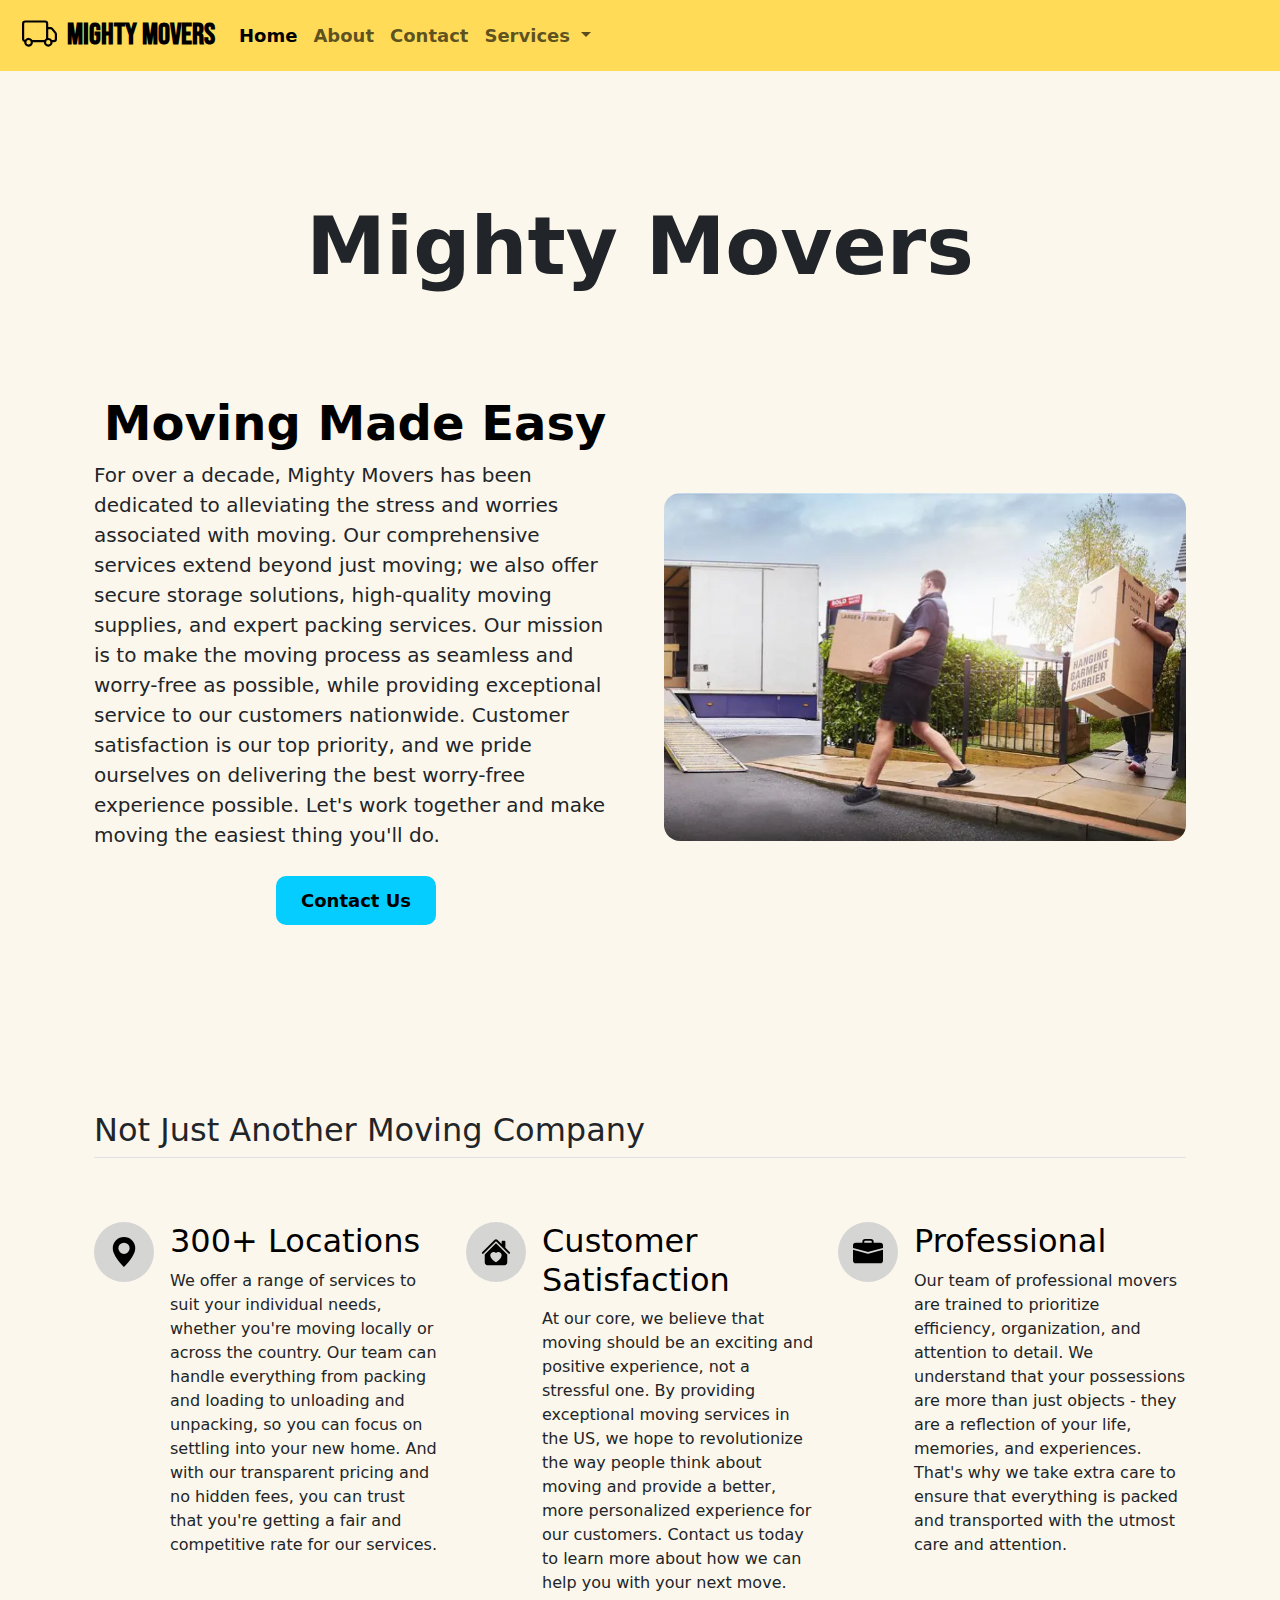
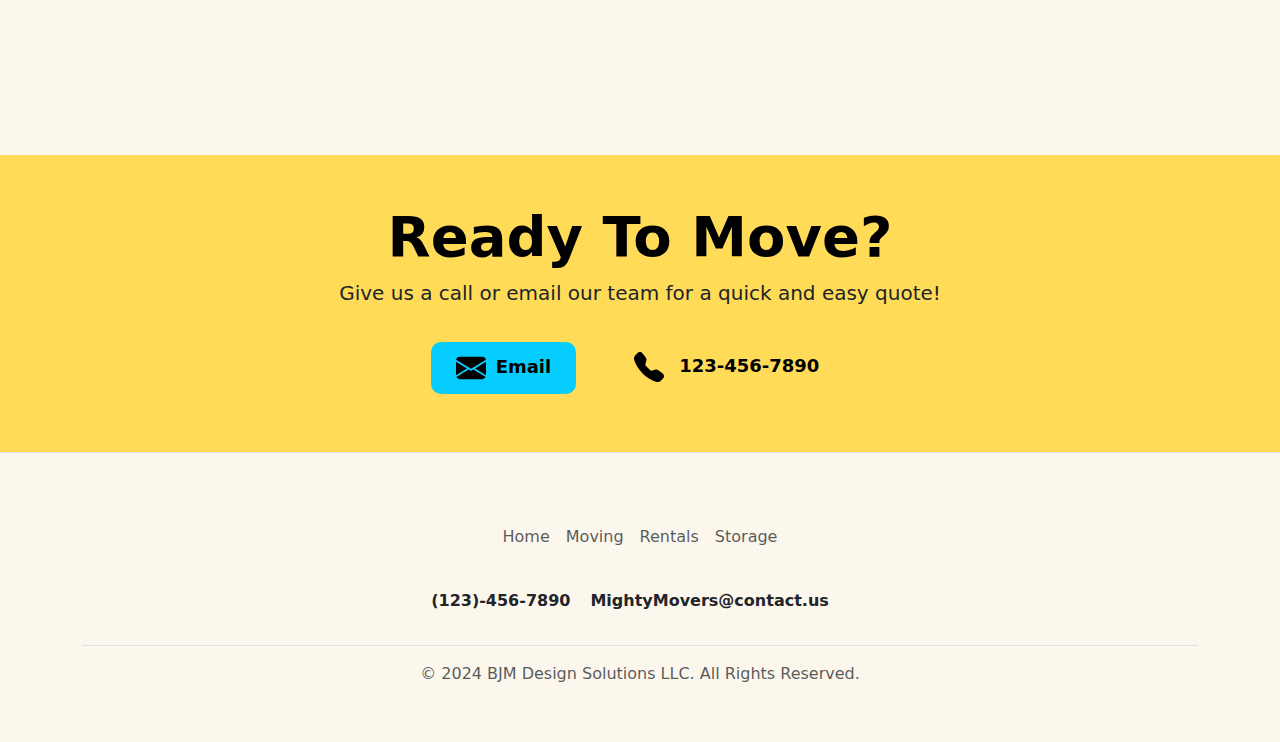
==== commit c7f74002: "create rentals page" ====
--- a/index.html
+++ b/index.html
@@ -114,11 +114,15 @@
     <section id="footer">
       <div class="container">
         <footer class="py-3 my-4">
-          <ul class="nav justify-content-center border-bottom pb-3 mb-3">
+          <ul class="nav justify-content-center pb-3 mb-3">
             <li class="nav-item"><a href="index.html" class="nav-link px-2 text-body-secondary">Home</a></li>
             <li class="nav-item"><a href="moving.html" class="nav-link px-2 text-body-secondary">Moving</a></li>
             <li class="nav-item"><a href="rentals.html" class="nav-link px-2 text-body-secondary">Rentals</a></li>
             <li class="nav-item"><a href="storage.html" class="nav-link px-2 text-body-secondary">Storage</a></li>
+          </ul>
+          <ul class="nav justify-content-center border-bottom pb-3 mb-3">
+            <li class="nav-item list-edit"><p>(123)-456-7890</p></li>
+            <li class="nav-item list-edit"><p>MightyMovers@contact.us</p></li>
           </ul>
           <p class="text-center text-body-secondary">© 2024 BJM Design Solutions LLC. All Rights Reserved.</p>
         </footer>
--- a/style.css
+++ b/style.css
@@ -119,4 +119,18 @@
 
 .contact-container{
     background-color: #ffdb58;
+}
+
+.rental{
+    margin-bottom: 3rem
+}
+
+.trucks-edit{
+    border-radius: 1rem;
+    margin-bottom: 2rem;
+}
+
+.list-edit{
+    margin-right: 20px;
+    font-weight: bold;
 }